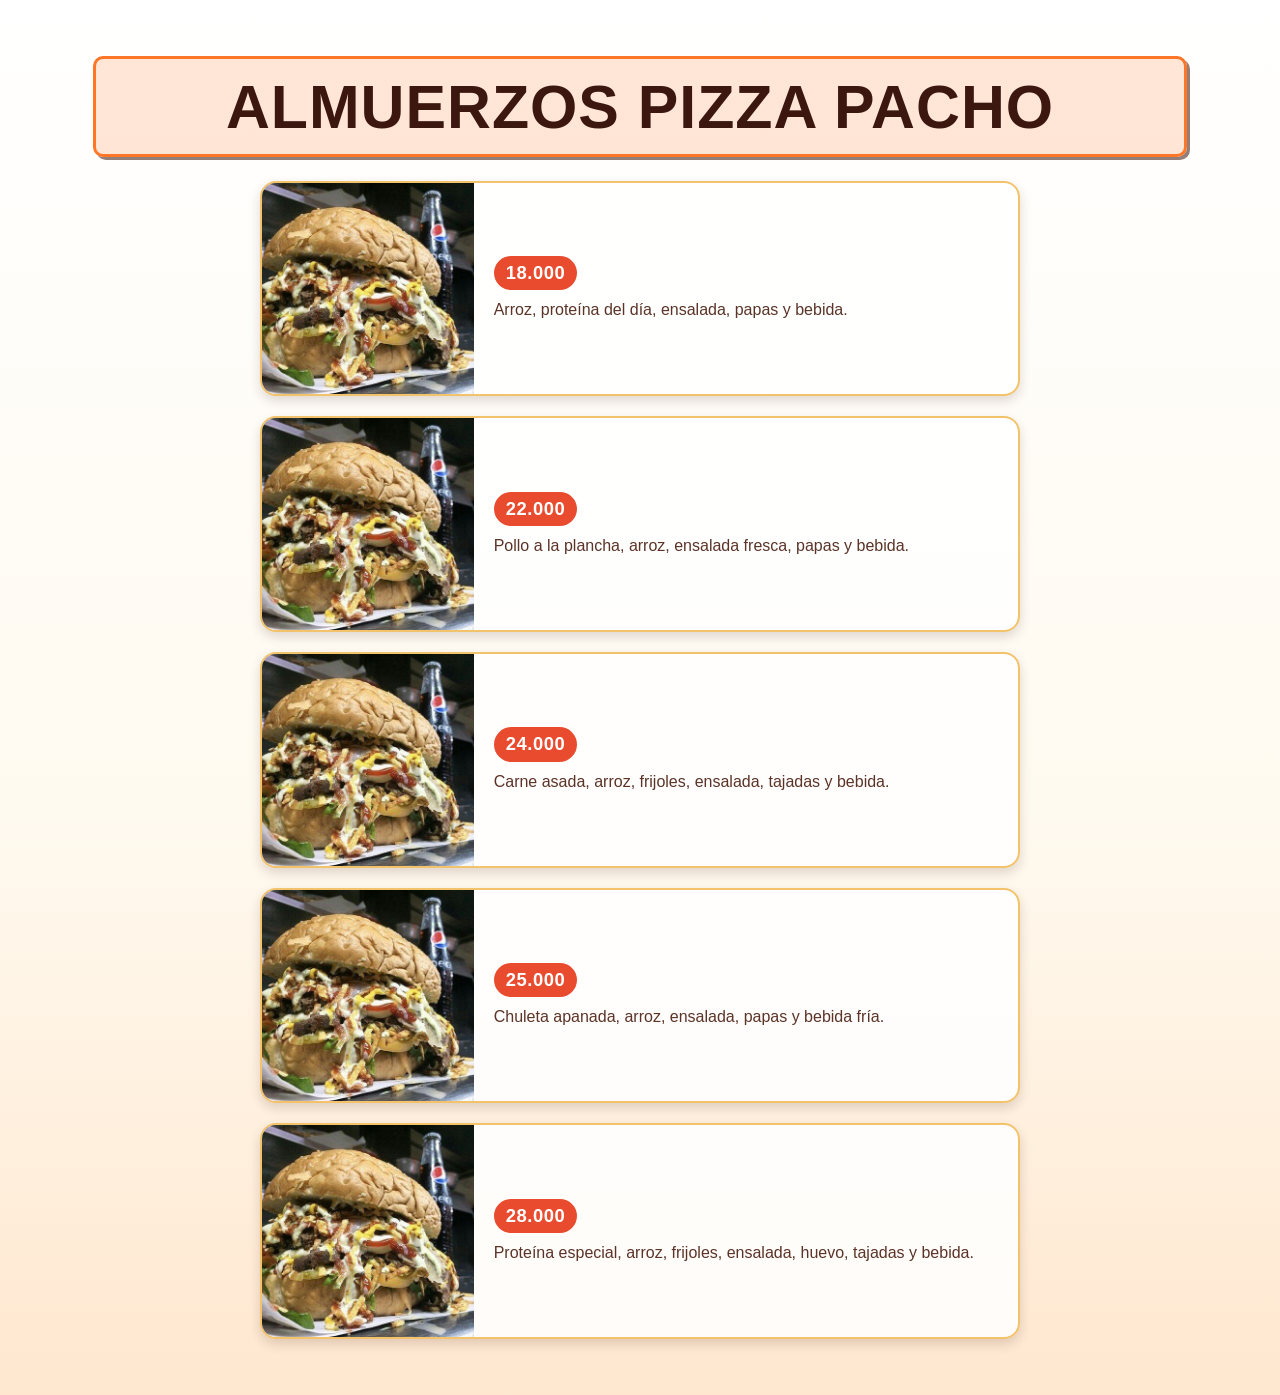
==== html/menu-almuerzos.html @ 9e993887 "estructura de los menús y estilos" ====
<!DOCTYPE html>
<html lang="es">
<head>
    <meta charset="UTF-8">
    <meta name="viewport" content="width=device-width, initial-scale=1.0">
    <title>Menu de Almuerzos - Pizza Pacho</title>

    <link rel="stylesheet" href="../css/styles.css">
    <link rel="stylesheet" href="../css/menus-especificos.css">
    <link rel="shortcut icon" href="../img/logo.jpg" type="image/x-icon">
</head>
<body>
    <h1 class="titulo-secundario">Almuerzos Pizza Pacho</h1>

    <section class="menu-especifico">
        <div class="item-menu">
            <img src="../img/camionera.jpg" alt="Almuerzo ejecutivo" class="img-item-menu">
            <div class="textos">
                <p class="precio">18.000</p>
                <p class="ingredientes">Arroz, proteína del día, ensalada, papas y bebida.</p>
            </div>
        </div>
        <div class="item-menu">
            <img src="../img/camionera.jpg" alt="Almuerzo con pollo a la plancha" class="img-item-menu">
            <div class="textos">
                <p class="precio">22.000</p>
                <p class="ingredientes">Pollo a la plancha, arroz, ensalada fresca, papas y bebida.</p>
            </div>
        </div>
        <div class="item-menu">
            <img src="../img/camionera.jpg" alt="Almuerzo con carne asada" class="img-item-menu">
            <div class="textos">
                <p class="precio">24.000</p>
                <p class="ingredientes">Carne asada, arroz, frijoles, ensalada, tajadas y bebida.</p>
            </div>
        </div>
        <div class="item-menu">
            <img src="../img/camionera.jpg" alt="Almuerzo de chuleta" class="img-item-menu">
            <div class="textos">
                <p class="precio">25.000</p>
                <p class="ingredientes">Chuleta apanada, arroz, ensalada, papas y bebida fría.</p>
            </div>
        </div>
        <div class="item-menu">
            <img src="../img/camionera.jpg" alt="Almuerzo especial de la casa" class="img-item-menu">
            <div class="textos">
                <p class="precio">28.000</p>
                <p class="ingredientes">Proteína especial, arroz, frijoles, ensalada, huevo, tajadas y bebida.</p>
            </div>
        </div>
    </section>
</body>
</html>
---- css/styles.css ----
:root {
    --brown: #3b1710;
    --red: #e84122;
    --orange: #ff7626;
    --yellow: #ffc928;
    --cream: #fff8e5;
    --white: #fffdf7;
}

* {
    box-sizing: border-box;
}

body {
    align-items: center;
    background: linear-gradient(to bottom, #ffffff 0%, #fffaf0 58%, #ffe7cf 100%);
    color: var(--brown);
    display: flex;
    flex-direction: column;
    font-family: "Trebuchet MS", Verdana, sans-serif;
    justify-content: center;
    margin: 0;
    min-height: 100vh;
    padding: 32px 20px;
}

body > * {
    width: min(100%, 430px);
}

.titulo {
    background: var(--red);
    border: 4px solid var(--brown);
    border-radius: 12px;
    box-shadow: 5px 5px 0 var(--brown);
    color: var(--yellow);
    font-family: Impact, "Arial Black", sans-serif;
    font-size: clamp(3.2rem, 16vw, 5.5rem);
    letter-spacing: 2px;
    line-height: 0.9;
    margin: 0 auto 18px;
    padding: 18px 12px 14px;
    text-align: center;
    text-shadow: 3px 3px 0 var(--brown);
    text-transform: uppercase;
    transform: rotate(-2deg);
}

.titulo-secundario {
    background: rgba(255, 118, 38, 0.18);
    border: 3px solid var(--orange);
    border-radius: 10px;
    box-shadow: 3px 3px 0 rgba(59, 23, 16, 0.55);
    color: var(--brown);
    font-family: Impact, "Arial Black", sans-serif;
    font-size: clamp(2rem, 9vw, 3.2rem);
    letter-spacing: 1px;
    line-height: 1;
    margin: 0 auto 24px;
    padding: 14px 16px 12px;
    width: 90%;
    box-sizing: border-box;
    text-align: center;
    text-transform: uppercase;
}

.descripcion {
    color: var(--brown);
    font-size: 1rem;
    font-weight: bold;
    margin: 30px auto 22px;
    text-align: center;
}

.descripcion:empty::after {
    content: "Elige tu antojo y disfruta el sabor";
}

.menus {
    display: flex;
    flex-direction: column;
    gap: 16px;
}

.tipo-menu {
    align-items: center;
    border: 4px solid var(--brown);
    border-radius: 14px;
    box-shadow: 3px 3px 0 var(--brown);
    color: var(--white);
    display: flex;
    font-size: 1.6rem;
    font-weight: 900;
    justify-content: center;
    min-height: 100px;
    width: 80%;
    margin: 0 auto;
    padding: 40px 20px;
    box-sizing: border-box;
    text-align: center;
    text-decoration: none;
    transition: transform 160ms ease, box-shadow 160ms ease;
}

#menu-almuerzos {
    background: linear-gradient(rgba(255, 118, 38, 0.600), rgba(255, 118, 38, 0.600)), url("../img/almuerzos.jpg");
    background-size: cover;
    background-repeat:  no-repeat;
}

#menu-comidas-rapidas {
    background: linear-gradient(rgba(255, 201, 40, 0.600), rgba(255, 201, 40, 0.600)), url("../img/comida.jpg");
    background-size: cover;
    background-repeat:  no-repeat;
}

#menu-hamburguesas {
    background: linear-gradient(rgba(232, 65, 34, 0.600), rgba(232, 65, 34, 0.600)), url("../img/hamburguesa.jpg");
    background-size: cover;
    background-repeat: no-repeat;
}

#menu-salchipapas {
    background: linear-gradient(rgba(255, 118, 38, 0.600), rgba(255, 118, 38, 0.600)), url("../img/salchipapa.jpg");
    background-size: cover;
    background-repeat: no-repeat;
}

#menu-pizzas {
    background: linear-gradient(rgba(255, 201, 40, 0.600), rgba(255, 201, 40, 0.600)), url("../img/pizza.jpg");
    background-size: cover;
    background-repeat: no-repeat;
}

#menu-dorilocos {
    background: linear-gradient(rgba(232, 65, 34, 0.600), rgba(232, 65, 34, 0.600)), url("../img/dorilocos.jpg");
    background-size: cover;
    background-repeat: no-repeat;
}

#menu-de-la-casa {
    background: linear-gradient(rgba(255, 118, 38, 0.600), rgba(255, 118, 38, 0.600)), url("../img/menu_de_la_casa.jpg");
    background-size: cover;
    background-repeat: no-repeat;
}

#menu-bebidas {
    background: linear-gradient(rgba(255, 201, 40, 0.600), rgba(255, 201, 40, 0.600)), url("../img/bebida.jpg");
    background-size: cover;
    background-repeat: no-repeat;
}

.tipo-menu:hover,
.tipo-menu:focus-visible {
    box-shadow: 2px 2px 0 var(--brown);
    outline: none;
    transform: translate(2px, 2px) rotate(1deg);
}

.tipo-menu:active {
    box-shadow: none;
    transform: translate(4px, 4px);
}

@media (min-width: 700px) {
    body {
        padding: 56px 32px;
    }

    body > * {
        width: min(100%, 720px);
    }

    .titulo {
        font-size: 6.8rem;
        padding: 22px 24px 18px;
    }

    .titulo-secundario,
    #menu-secundario {
        font-size: 3.8rem;
        padding: 18px 24px 16px;
    }

    .descripcion {
        font-size: 1.15rem;
        margin-bottom: 28px;
    }

    .menus {
        flex-direction: column;
    }

    .tipo-menu {
        min-height: 112px;
    }
}
---- css/menus-especificos.css ----
html {
    font-size: 16px;
}

:root {
    --redorange: #e94b2f;
    --fondo: #fff8ea;
    --linea: #f2c36b;
    --sombra: rgba(59, 23, 16, 0.16);
}

body:has(.menu-especifico) {
    justify-content: flex-start;
}

.menu-especifico {
    display: flex;
    flex-direction: column;
    gap: 18px;
    margin: 0 auto;
    max-width: 760px;
    width: 100%;
}

.item-menu {
    align-items: stretch;
    background: rgba(255, 255, 255, 0.88);
    border: 2px solid var(--linea);
    border-radius: 16px;
    box-shadow: 0 5px 12px var(--sombra);
    display: flex;
    flex-direction: row;
    margin: 0 auto;
    min-height: 138px;
    overflow: hidden;
    transition: box-shadow 160ms ease, transform 160ms ease;
    width: 100%;
}

.item-menu:hover {
    box-shadow: 0 8px 18px rgba(59, 23, 16, 0.22);
    transform: translateY(-2px);
}

.img-item-menu {
    aspect-ratio: 1 / 1;
    align-self: stretch;
    flex: 0 0 34%;
    height: auto;
    margin: 0;
    object-fit: cover;
    width: 34%;
}

.textos {
    display: flex;
    flex: 1;
    flex-direction: column;
    gap: 8px;
    justify-content: center;
    padding: 18px 20px;
}

.precio {
    align-self: flex-start;
    background: var(--redorange);
    border-radius: 999px;
    color: #ffffff;
    font-family: "Trebuchet MS", Verdana, sans-serif;
    font-size: 1.15rem;
    font-weight: 900;
    letter-spacing: 0.03em;
    line-height: 1;
    padding: 8px 12px;
}

.ingredientes {
    color: #5b3327;
    font-size: 1rem;
    line-height: 1.45;
}

.precio,
.ingredientes {
    margin: 0;
}

@media (max-width: 480px) {
    .menu-especifico {
        gap: 14px;
    }

    .item-menu {
        min-height: 126px;
    }

    .img-item-menu {
        flex-basis: 32%;
        width: 32%;
    }

    .textos {
        gap: 6px;
        padding: 14px 15px;
    }

    .precio {
        font-size: 1rem;
        padding: 7px 10px;
    }

    .ingredientes {
        font-size: 0.92rem;
    }
}

@media (min-width: 700px) {
    .menu-especifico {
        gap: 20px;
    }

    .item-menu {
        min-height: 170px;
    }

    .img-item-menu {
        flex-basis: 28%;
        width: 28%;
    }
}
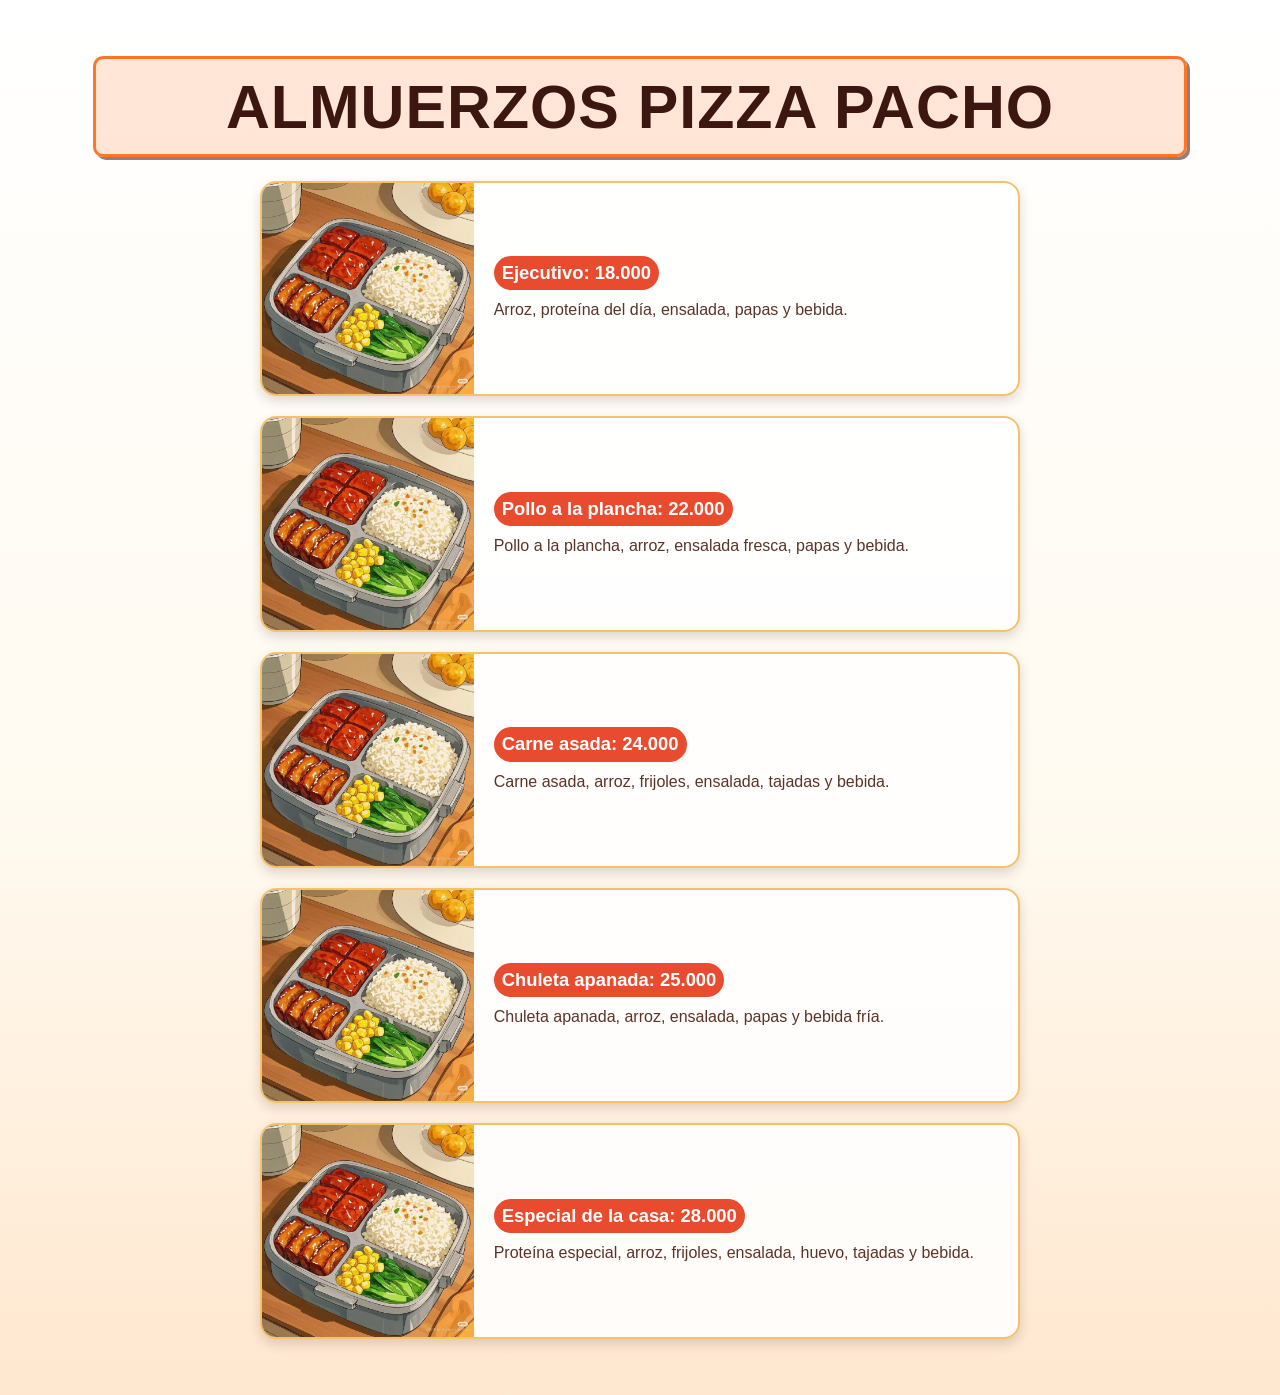
==== commit 5eaeaf29: "imagenes profesionales" ====
--- a/html/menu-almuerzos.html
+++ b/html/menu-almuerzos.html
@@ -14,37 +14,37 @@
 
     <section class="menu-especifico">
         <div class="item-menu">
-            <img src="../img/camionera.jpg" alt="Almuerzo ejecutivo" class="img-item-menu">
+            <img src="../img/almuerzos.jpg" alt="Almuerzo ejecutivo" class="img-item-menu">
             <div class="textos">
-                <p class="precio">18.000</p>
+                <p class="precio">Ejecutivo: 18.000</p>
                 <p class="ingredientes">Arroz, proteína del día, ensalada, papas y bebida.</p>
             </div>
         </div>
         <div class="item-menu">
-            <img src="../img/camionera.jpg" alt="Almuerzo con pollo a la plancha" class="img-item-menu">
+            <img src="../img/almuerzos.jpg" alt="Almuerzo con pollo a la plancha" class="img-item-menu">
             <div class="textos">
-                <p class="precio">22.000</p>
+                <p class="precio">Pollo a la plancha: 22.000</p>
                 <p class="ingredientes">Pollo a la plancha, arroz, ensalada fresca, papas y bebida.</p>
             </div>
         </div>
         <div class="item-menu">
-            <img src="../img/camionera.jpg" alt="Almuerzo con carne asada" class="img-item-menu">
+            <img src="../img/almuerzos.jpg" alt="Almuerzo con carne asada" class="img-item-menu">
             <div class="textos">
-                <p class="precio">24.000</p>
+                <p class="precio">Carne asada: 24.000</p>
                 <p class="ingredientes">Carne asada, arroz, frijoles, ensalada, tajadas y bebida.</p>
             </div>
         </div>
         <div class="item-menu">
-            <img src="../img/camionera.jpg" alt="Almuerzo de chuleta" class="img-item-menu">
+            <img src="../img/almuerzos.jpg" alt="Almuerzo de chuleta" class="img-item-menu">
             <div class="textos">
-                <p class="precio">25.000</p>
+                <p class="precio">Chuleta apanada: 25.000</p>
                 <p class="ingredientes">Chuleta apanada, arroz, ensalada, papas y bebida fría.</p>
             </div>
         </div>
         <div class="item-menu">
-            <img src="../img/camionera.jpg" alt="Almuerzo especial de la casa" class="img-item-menu">
+            <img src="../img/almuerzos.jpg" alt="Almuerzo especial de la casa" class="img-item-menu">
             <div class="textos">
-                <p class="precio">28.000</p>
+                <p class="precio">Especial de la casa: 28.000</p>
                 <p class="ingredientes">Proteína especial, arroz, frijoles, ensalada, huevo, tajadas y bebida.</p>
             </div>
         </div>
--- a/css/menus-especificos.css
+++ b/css/menus-especificos.css
@@ -69,9 +69,8 @@
     font-family: "Trebuchet MS", Verdana, sans-serif;
     font-size: 1.15rem;
     font-weight: 900;
-    letter-spacing: 0.03em;
     line-height: 1;
-    padding: 8px 12px;
+    padding: 8px;
 }
 
 .ingredientes {
@@ -105,7 +104,7 @@
     }
 
     .precio {
-        font-size: 1rem;
+        font-size: 0.8rem;
         padding: 7px 10px;
     }
 
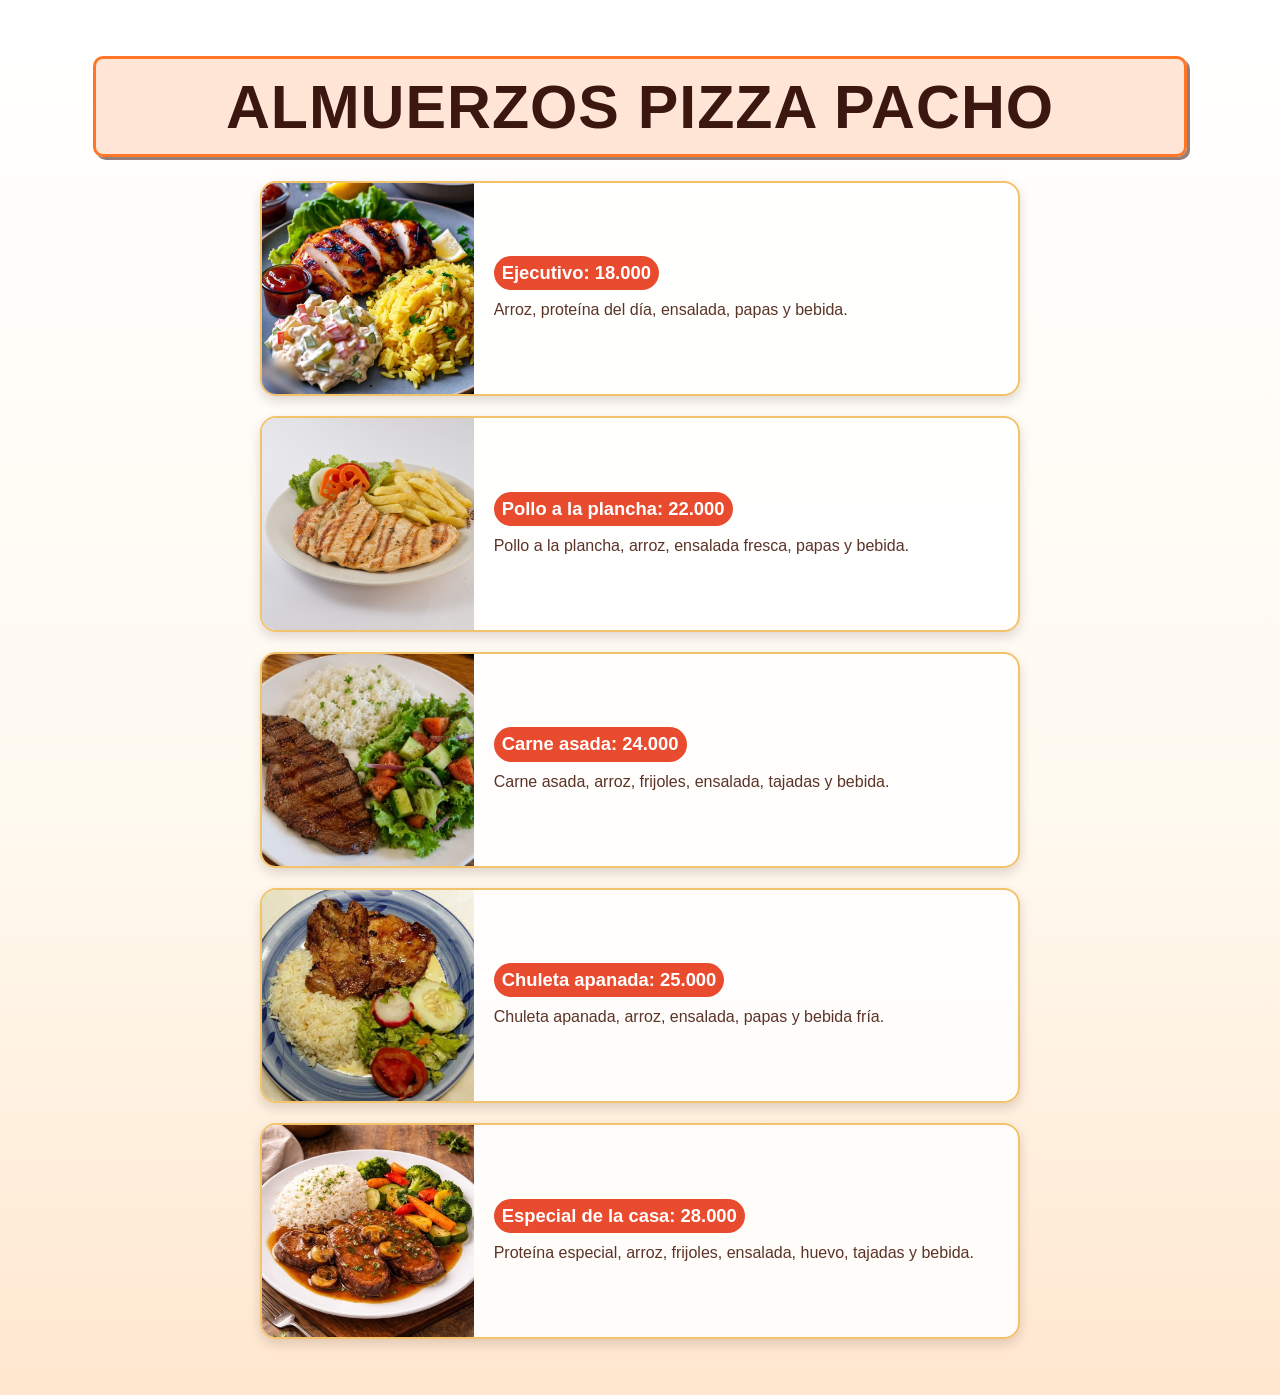
==== commit 7bf2c46b: "imagenes para los almuerzos" ====
--- a/html/menu-almuerzos.html
+++ b/html/menu-almuerzos.html
@@ -14,35 +14,35 @@
 
     <section class="menu-especifico">
         <div class="item-menu">
-            <img src="../img/almuerzos.jpg" alt="Almuerzo ejecutivo" class="img-item-menu">
+            <img src="../img/almuerzo-ejecutivo.jpg" alt="Almuerzo ejecutivo" class="img-item-menu">
             <div class="textos">
                 <p class="precio">Ejecutivo: 18.000</p>
                 <p class="ingredientes">Arroz, proteína del día, ensalada, papas y bebida.</p>
             </div>
         </div>
         <div class="item-menu">
-            <img src="../img/almuerzos.jpg" alt="Almuerzo con pollo a la plancha" class="img-item-menu">
+            <img src="../img/almuerzo-pollo-plancha.jpg" alt="Almuerzo con pollo a la plancha" class="img-item-menu">
             <div class="textos">
                 <p class="precio">Pollo a la plancha: 22.000</p>
                 <p class="ingredientes">Pollo a la plancha, arroz, ensalada fresca, papas y bebida.</p>
             </div>
         </div>
         <div class="item-menu">
-            <img src="../img/almuerzos.jpg" alt="Almuerzo con carne asada" class="img-item-menu">
+            <img src="../img/almuerzo-carne-asada.jpg" alt="Almuerzo con carne asada" class="img-item-menu">
             <div class="textos">
                 <p class="precio">Carne asada: 24.000</p>
                 <p class="ingredientes">Carne asada, arroz, frijoles, ensalada, tajadas y bebida.</p>
             </div>
         </div>
         <div class="item-menu">
-            <img src="../img/almuerzos.jpg" alt="Almuerzo de chuleta" class="img-item-menu">
+            <img src="../img/almuerzo-chuleta-apanada.jpg" alt="Almuerzo de chuleta" class="img-item-menu">
             <div class="textos">
                 <p class="precio">Chuleta apanada: 25.000</p>
                 <p class="ingredientes">Chuleta apanada, arroz, ensalada, papas y bebida fría.</p>
             </div>
         </div>
         <div class="item-menu">
-            <img src="../img/almuerzos.jpg" alt="Almuerzo especial de la casa" class="img-item-menu">
+            <img src="../img/almuerzo-especial.jpg" alt="Almuerzo especial de la casa" class="img-item-menu">
             <div class="textos">
                 <p class="precio">Especial de la casa: 28.000</p>
                 <p class="ingredientes">Proteína especial, arroz, frijoles, ensalada, huevo, tajadas y bebida.</p>
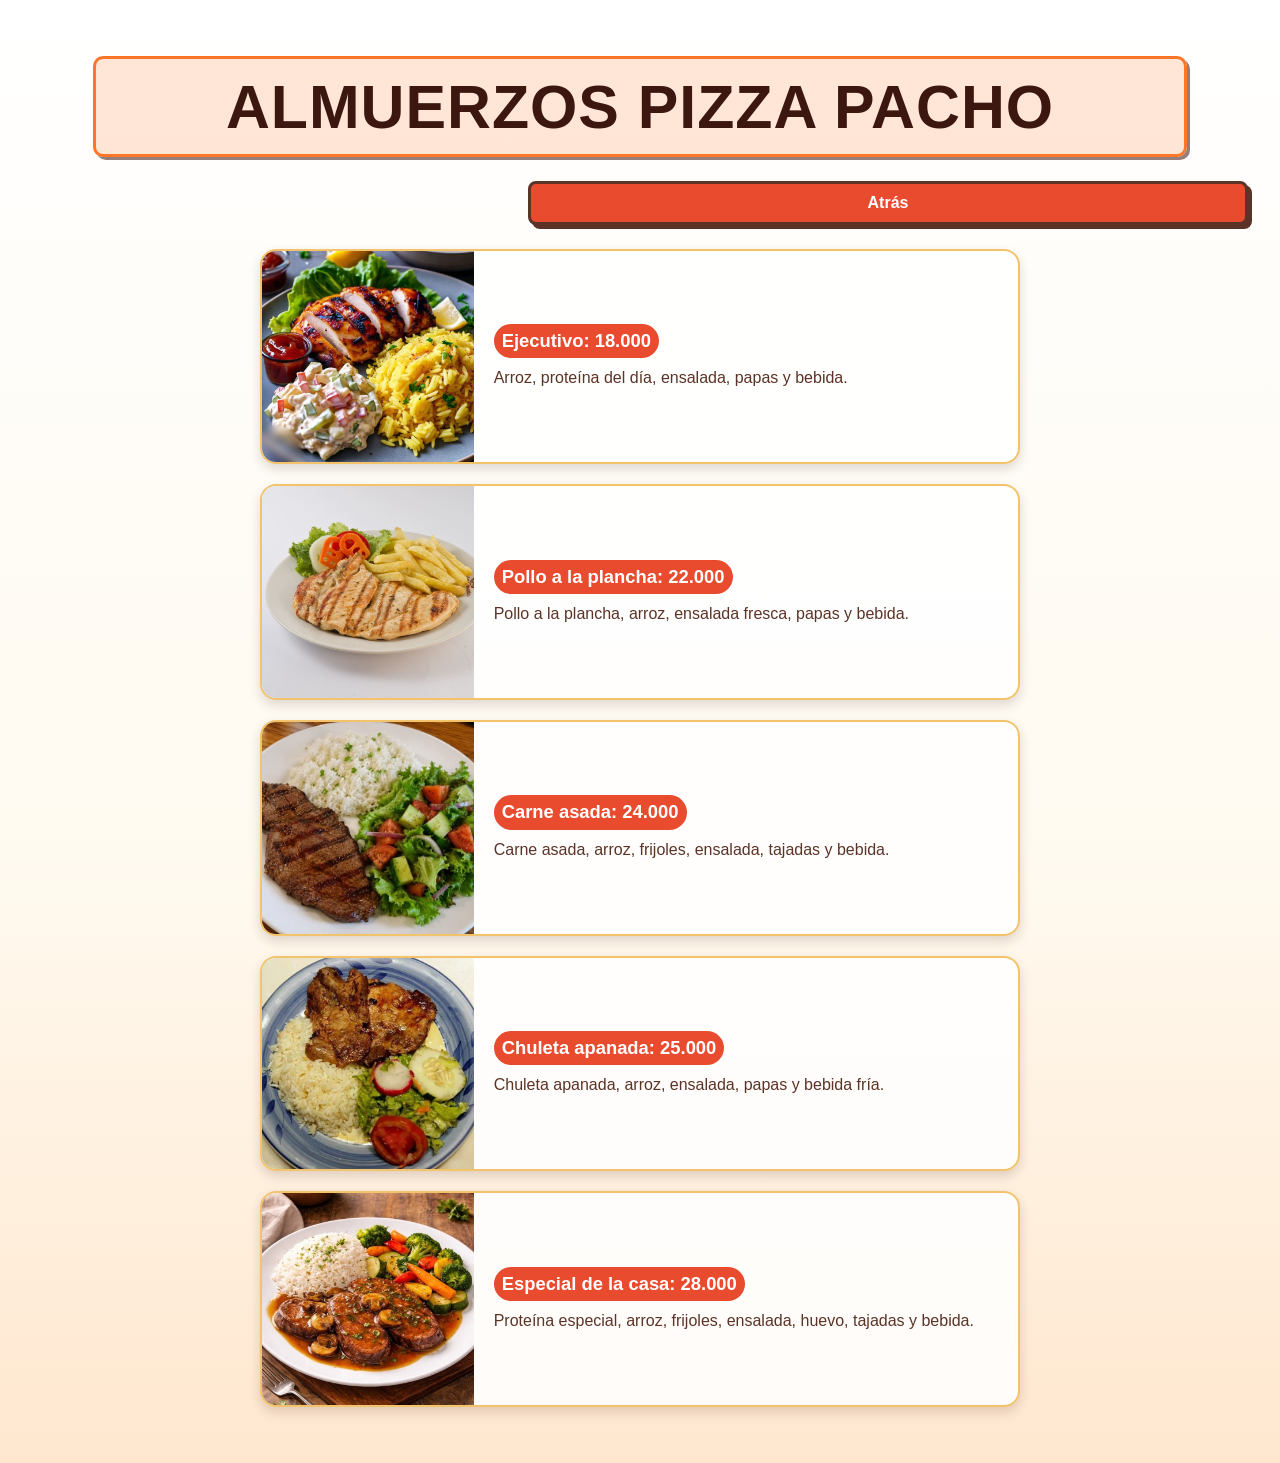
==== commit 692d769b: "boton de atrás e imagenes comprimidas" ====
--- a/html/menu-almuerzos.html
+++ b/html/menu-almuerzos.html
@@ -11,6 +11,8 @@
 </head>
 <body>
     <h1 class="titulo-secundario">Almuerzos Pizza Pacho</h1>
+
+    <a href="../index.html" class="boton-atrás">Atrás</a>
 
     <section class="menu-especifico">
         <div class="item-menu">
--- a/css/menus-especificos.css
+++ b/css/menus-especificos.css
@@ -11,6 +11,40 @@
 
 body:has(.menu-especifico) {
     justify-content: flex-start;
+}
+
+.boton-atrás,
+.boton-atras {
+    align-self: flex-end;
+    background: var(--redorange);
+    border: 3px solid #5b3327;
+    border-radius: 8px;
+    box-shadow: 4px 4px 0 #5b3327;
+    color: #ffffff;
+    display: inline-flex;
+    font-family: "Trebuchet MS", Verdana, sans-serif;
+    font-size: 1rem;
+    font-weight: 900;
+    justify-content: center;
+    line-height: 1;
+    margin: 0 0 24px auto;
+    min-width: 104px;
+    padding: 11px 18px;
+    text-decoration: none;
+    transition: background-color 160ms ease, box-shadow 160ms ease, transform 160ms ease;
+}
+
+.boton-atrás:hover,
+.boton-atras:hover {
+    background: #d83d26;
+    box-shadow: 2px 2px 0 #5b3327;
+    transform: translate(2px, 2px);
+}
+
+.boton-atrás:focus-visible,
+.boton-atras:focus-visible {
+    outline: 3px solid var(--linea);
+    outline-offset: 3px;
 }
 
 .menu-especifico {
